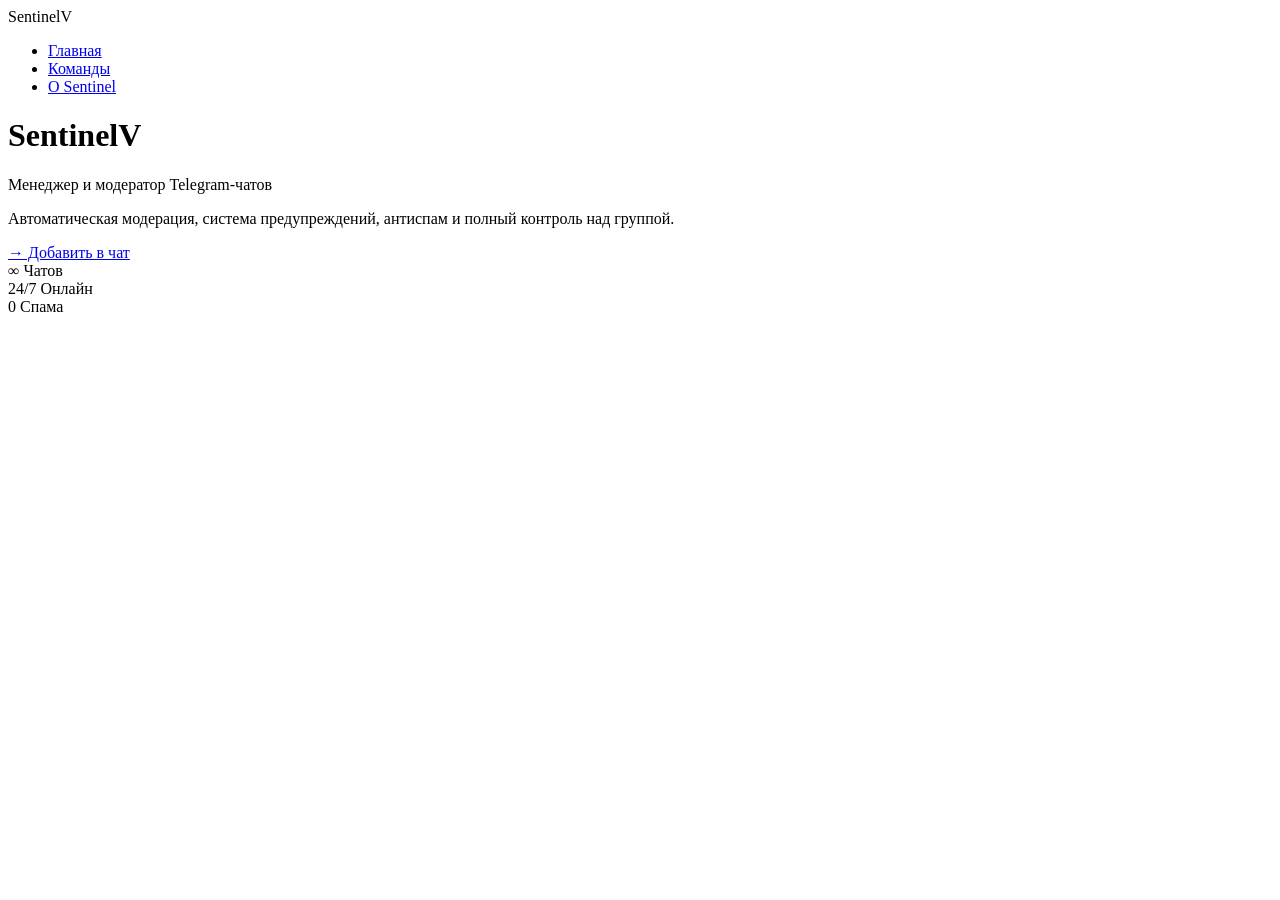
==== index.html @ 7e2c56c3 "Create index.html" ====
<!DOCTYPE html>
<html lang="ru">
<head>
  <meta charset="UTF-8">
  <meta name="viewport" content="width=device-width, initial-scale=1.0">
  <title>SentinelV — Менеджер чата</title>
  <link rel="stylesheet" href="css/style.css">
</head>
<body>
  <nav class="navbar">
    <div class="logo">SentinelV</div>
    <div class="hamburger" onclick="toggleMenu()">
      <span></span>
      <span></span>
      <span></span>
    </div>
    <ul class="nav-menu" id="menu">
      <li><a href="index.html" class="active">Главная</a></li>
      <li><a href="commands.html">Команды</a></li>
      <li><a href="about.html">О Sentinel</a></li>
    </ul>
  </nav>

  <main class="hero">
    <div class="hero-content">
      <div class="glow-line"></div>
      <h1>SentinelV</h1>
      <p class="subtitle">Менеджер и модератор Telegram-чатов</p>
      <p class="desc">Автоматическая модерация, система предупреждений, антиспам и полный контроль над группой.</p>
      <a href="https://t.me/sentinelvbot" class="btn-primary" target="_blank">
        <span class="btn-icon">→</span>
        Добавить в чат
      </a>
      <div class="stats">
        <div class="stat">
          <span class="stat-num">∞</span>
          <span class="stat-label">Чатов</span>
        </div>
        <div class="stat">
          <span class="stat-num">24/7</span>
          <span class="stat-label">Онлайн</span>
        </div>
        <div class="stat">
          <span class="stat-num">0</span>
          <span class="stat-label">Спама</span>
        </div>
      </div>
    </div>
    <div class="hero-glow"></div>
  </main>

  <script src="js/menu.js"></script>
</body>
</html>
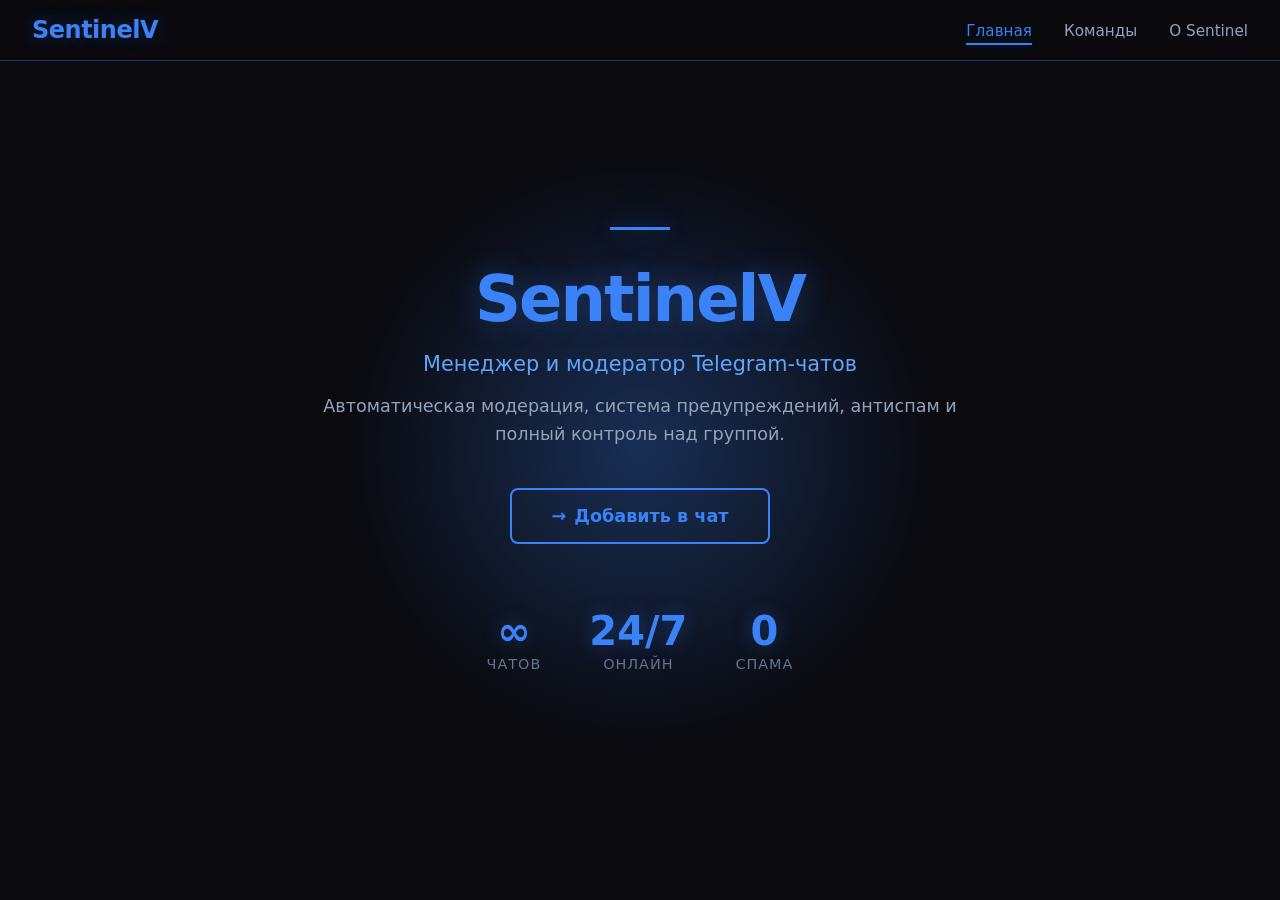
==== commit d7ab32e1: "Update index.html" ====
--- a/index.html
+++ b/index.html
@@ -1,3 +1,4 @@
+<!-- index.html -->
 <!DOCTYPE html>
 <html lang="ru">
 <head>
@@ -9,7 +10,7 @@
 <body>
   <nav class="navbar">
     <div class="logo">SentinelV</div>
-    <div class="hamburger" onclick="toggleMenu()">
+    <div class="hamburger" id="hamburger" onclick="toggleMenu()">
       <span></span>
       <span></span>
       <span></span>
--- a/css/style.css
+++ b/css/style.css
@@ -0,0 +1,410 @@
+* {
+  margin: 0;
+  padding: 0;
+  box-sizing: border-box;
+}
+
+:root {
+  --bg-primary: #0a0a0f;
+  --bg-secondary: #0d1117;
+  --bg-card: #111827;
+  --accent: #3b82f6;
+  --accent-glow: rgba(59, 130, 246, 0.3);
+  --text-primary: #60a5fa;
+  --text-secondary: #94a3b8;
+  --text-muted: #64748b;
+  --border: #1e3a5f;
+}
+
+body {
+  font-family: 'Segoe UI', system-ui, -apple-system, sans-serif;
+  background: var(--bg-primary);
+  color: var(--text-primary);
+  min-height: 100vh;
+  overflow-x: hidden;
+}
+
+/* Navbar */
+.navbar {
+  position: fixed;
+  top: 0;
+  left: 0;
+  right: 0;
+  display: flex;
+  justify-content: space-between;
+  align-items: center;
+  padding: 1rem 2rem;
+  background: rgba(10, 10, 15, 0.9);
+  backdrop-filter: blur(10px);
+  border-bottom: 1px solid var(--border);
+  z-index: 1000;
+}
+
+.logo {
+  font-size: 1.5rem;
+  font-weight: 700;
+  color: var(--accent);
+  text-shadow: 0 0 20px var(--accent-glow);
+  letter-spacing: -0.5px;
+}
+
+.hamburger {
+  display: none;
+  flex-direction: column;
+  gap: 5px;
+  cursor: pointer;
+  padding: 5px;
+}
+
+.hamburger span {
+  display: block;
+  width: 25px;
+  height: 2px;
+  background: var(--accent);
+  transition: 0.3s;
+}
+
+.nav-menu {
+  display: flex;
+  list-style: none;
+  gap: 2rem;
+}
+
+.nav-menu a {
+  color: var(--text-secondary);
+  text-decoration: none;
+  font-size: 0.95rem;
+  transition: 0.3s;
+  position: relative;
+}
+
+.nav-menu a:hover,
+.nav-menu a.active {
+  color: var(--accent);
+}
+
+.nav-menu a.active::after {
+  content: '';
+  position: absolute;
+  bottom: -5px;
+  left: 0;
+  right: 0;
+  height: 2px;
+  background: var(--accent);
+  box-shadow: 0 0 10px var(--accent-glow);
+}
+
+/* Hero */
+.hero {
+  min-height: 100vh;
+  display: flex;
+  align-items: center;
+  justify-content: center;
+  position: relative;
+  padding: 2rem;
+}
+
+.hero-content {
+  text-align: center;
+  max-width: 700px;
+  z-index: 2;
+}
+
+.glow-line {
+  width: 60px;
+  height: 3px;
+  background: var(--accent);
+  margin: 0 auto 2rem;
+  box-shadow: 0 0 20px var(--accent-glow), 0 0 40px var(--accent-glow);
+}
+
+.hero h1 {
+  font-size: 4rem;
+  font-weight: 800;
+  color: var(--accent);
+  text-shadow: 0 0 30px var(--accent-glow);
+  margin-bottom: 1rem;
+  letter-spacing: -2px;
+}
+
+.subtitle {
+  font-size: 1.3rem;
+  color: var(--text-primary);
+  margin-bottom: 1rem;
+}
+
+.desc {
+  color: var(--text-secondary);
+  font-size: 1.1rem;
+  line-height: 1.6;
+  margin-bottom: 2.5rem;
+}
+
+.btn-primary {
+  display: inline-flex;
+  align-items: center;
+  gap: 0.5rem;
+  padding: 1rem 2.5rem;
+  background: transparent;
+  border: 2px solid var(--accent);
+  color: var(--accent);
+  text-decoration: none;
+  font-size: 1.1rem;
+  font-weight: 600;
+  border-radius: 8px;
+  transition: 0.3s;
+  position: relative;
+  overflow: hidden;
+}
+
+.btn-primary::before {
+  content: '';
+  position: absolute;
+  top: 0;
+  left: -100%;
+  width: 100%;
+  height: 100%;
+  background: var(--accent);
+  transition: 0.3s;
+  z-index: -1;
+}
+
+.btn-primary:hover::before {
+  left: 0;
+}
+
+.btn-primary:hover {
+  color: var(--bg-primary);
+  box-shadow: 0 0 30px var(--accent-glow);
+}
+
+.btn-icon {
+  transition: 0.3s;
+}
+
+.btn-primary:hover .btn-icon {
+  transform: translateX(5px);
+}
+
+.stats {
+  display: flex;
+  justify-content: center;
+  gap: 3rem;
+  margin-top: 4rem;
+}
+
+.stat {
+  text-align: center;
+}
+
+.stat-num {
+  display: block;
+  font-size: 2.5rem;
+  font-weight: 700;
+  color: var(--accent);
+  text-shadow: 0 0 20px var(--accent-glow);
+}
+
+.stat-label {
+  color: var(--text-muted);
+  font-size: 0.9rem;
+  text-transform: uppercase;
+  letter-spacing: 1px;
+}
+
+.hero-glow {
+  position: absolute;
+  width: 600px;
+  height: 600px;
+  background: radial-gradient(circle, var(--accent-glow) 0%, transparent 70%);
+  top: 50%;
+  left: 50%;
+  transform: translate(-50%, -50%);
+  z-index: 1;
+  pointer-events: none;
+}
+
+/* Page Content */
+.page-content {
+  padding: 8rem 2rem 4rem;
+  max-width: 900px;
+  margin: 0 auto;
+}
+
+.page-title {
+  font-size: 2.5rem;
+  color: var(--accent);
+  text-shadow: 0 0 20px var(--accent-glow);
+  margin-bottom: 0.5rem;
+}
+
+.page-subtitle {
+  color: var(--text-muted);
+  margin-bottom: 3rem;
+}
+
+/* Commands Grid */
+.commands-grid {
+  display: grid;
+  gap: 1rem;
+}
+
+.cmd-card {
+  background: var(--bg-card);
+  border: 1px solid var(--border);
+  border-radius: 12px;
+  padding: 1.5rem;
+  transition: 0.3s;
+}
+
+.cmd-card:hover {
+  border-color: var(--accent);
+  box-shadow: 0 0 20px rgba(59, 130, 246, 0.1);
+  transform: translateX(5px);
+}
+
+.cmd-header {
+  display: flex;
+  align-items: center;
+  gap: 1rem;
+  margin-bottom: 0.75rem;
+  flex-wrap: wrap;
+}
+
+.cmd-name {
+  font-family: 'Courier New', monospace;
+  font-size: 1.1rem;
+  font-weight: 700;
+  color: var(--accent);
+  background: rgba(59, 130, 246, 0.1);
+  padding: 0.3rem 0.8rem;
+  border-radius: 6px;
+}
+
+.cmd-args {
+  color: var(--text-muted);
+  font-size: 0.9rem;
+  font-family: 'Courier New', monospace;
+}
+
+.cmd-desc {
+  color: var(--text-secondary);
+  line-height: 1.5;
+}
+
+/* About Section */
+.about-section {
+  display: grid;
+  gap: 1.5rem;
+  margin-top: 2rem;
+}
+
+.about-card {
+  background: var(--bg-card);
+  border: 1px solid var(--border);
+  border-radius: 12px;
+  padding: 2rem;
+  transition: 0.3s;
+}
+
+.about-card:hover {
+  border-color: var(--accent);
+}
+
+.about-card h2 {
+  color: var(--accent);
+  font-size: 1.3rem;
+  margin-bottom: 1rem;
+}
+
+.about-card p {
+  color: var(--text-secondary);
+  line-height: 1.6;
+}
+
+.feature-list {
+  list-style: none;
+  display: grid;
+  gap: 0.75rem;
+}
+
+.feature-list li {
+  display: flex;
+  align-items: center;
+  gap: 0.75rem;
+  color: var(--text-secondary);
+}
+
+.feature-dot {
+  width: 8px;
+  height: 8px;
+  background: var(--accent);
+  border-radius: 50%;
+  box-shadow: 0 0 10px var(--accent-glow);
+}
+
+.tech-tags {
+  display: flex;
+  flex-wrap: wrap;
+  gap: 0.75rem;
+}
+
+.tech-tag {
+  padding: 0.5rem 1rem;
+  background: rgba(59, 130, 246, 0.1);
+  border: 1px solid var(--border);
+  border-radius: 20px;
+  color: var(--accent);
+  font-size: 0.9rem;
+  font-family: 'Courier New', monospace;
+}
+
+.link-github {
+  display: inline-block;
+  margin-top: 1rem;
+  color: var(--accent);
+  text-decoration: none;
+  font-weight: 600;
+  transition: 0.3s;
+}
+
+.link-github:hover {
+  text-shadow: 0 0 10px var(--accent-glow);
+}
+
+/* Mobile */
+@media (max-width: 768px) {
+  .hamburger {
+    display: flex;
+  }
+
+  .nav-menu {
+    position: fixed;
+    top: 60px;
+    left: 0;
+    right: 0;
+    background: var(--bg-secondary);
+    flex-direction: column;
+    padding: 2rem;
+    gap: 1.5rem;
+    border-bottom: 1px solid var(--border);
+    transform: translateY(-150%);
+    transition: 0.3s;
+  }
+
+  .nav-menu.active {
+    transform: translateY(0);
+  }
+
+  .hero h1 {
+    font-size: 2.5rem;
+  }
+
+  .stats {
+    gap: 1.5rem;
+  }
+
+  .stat-num {
+    font-size: 1.8rem;
+  }
+  }
